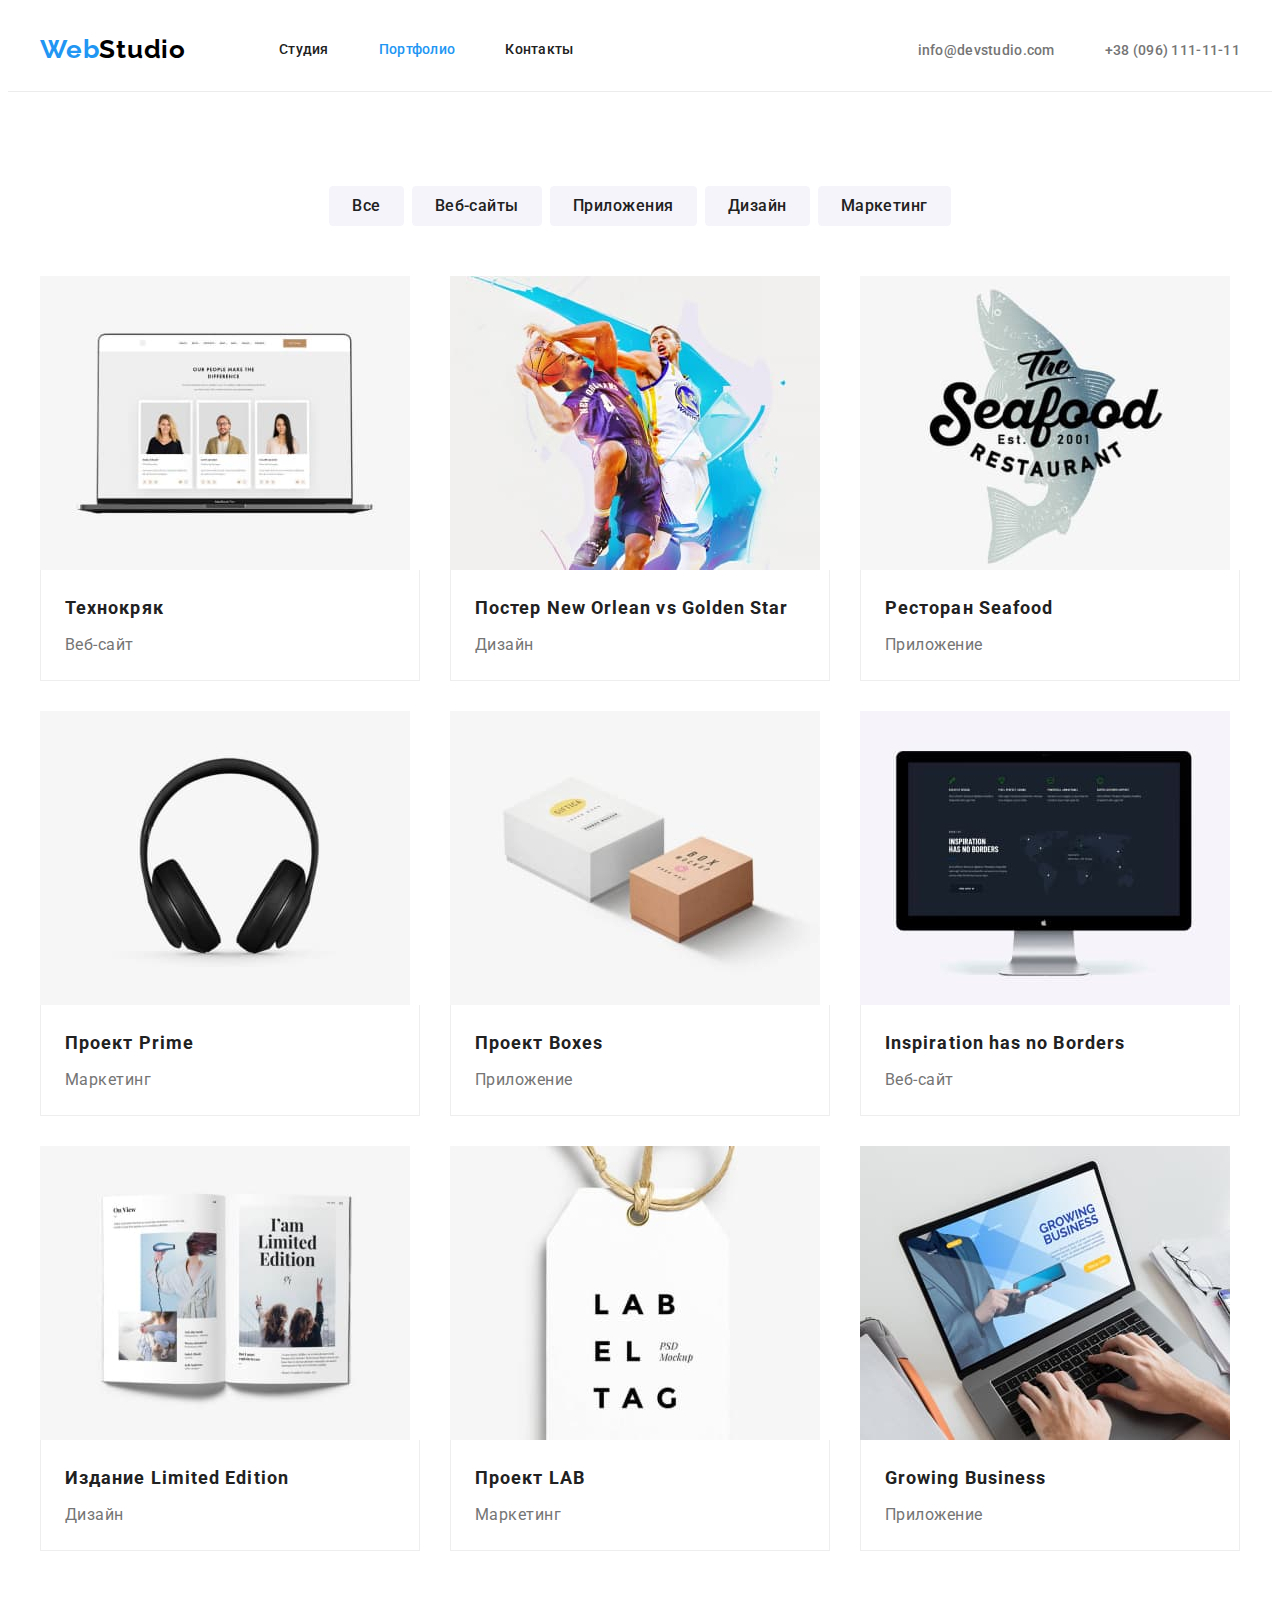
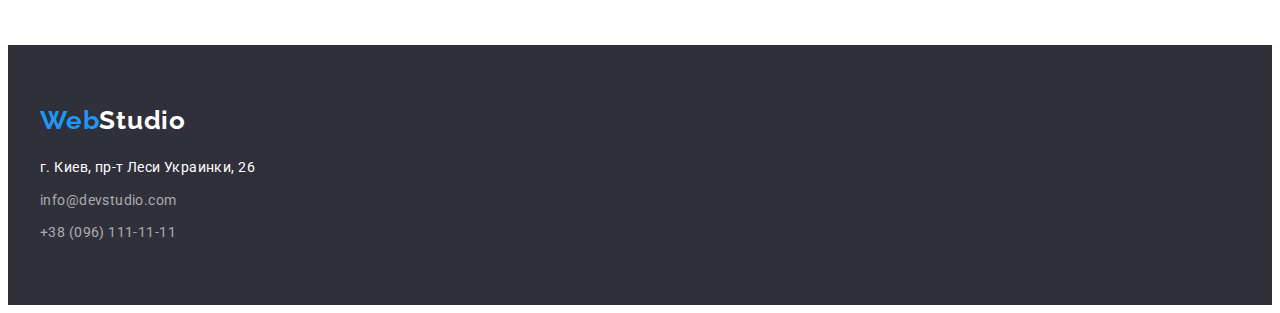
==== portfolio.html @ 8a833135 "файлы прошлой работы" ====
<!DOCTYPE html>
<html lang="ru">
<head>
    <meta charset="UTF-8">
    <meta http-equiv="X-UA-Compatible" content="IE=edge">
    <meta name="viewport" content="width=device-width, initial-scale=1.0">
    <title>Portfolio</title>
<link rel="preconnect" href="https://fonts.gstatic.com">
<link href="https://fonts.googleapis.com/css2?family=Raleway:wght@700&family=Roboto:wght@400;500;700;900&display=swap"
    rel="stylesheet">
    <link rel="stylesheet" href="https://cdnjs.cloudflare.com/ajax/libs/modern-normalize/1.0.0/modern-normalize.min.css"
        integrity="sha512-ISS7cAi1PEhQ8jnbJpJZMd29NlhNj4AWYyLOSp2CE/CsHxTCu+r+t0D2yoJudVrd0/8fTVPUVDzY5Tvli75u/g=="
        crossorigin="anonymous" />
    <link rel="stylesheet" href="./css/styles.css">
</head>
<body>
    <!--Секция главной навигации-->
<header class="page-header">
    <div class="container header-container">
        <nav class="navigation">
            <ul class="logo-text lst">
                <li class="logo-text-item">
                    <a class="logo-link link" href="./index.html">Web<span class="logo-studio-link">Studio</span> </a>
                </li>
            </ul>
            <ul class="site-nav-list lst">
                <li class="site-nav-item">
                    <a class="nav-link link" href="./index.html">Студия</a>
                </li>
                <li class="site-nav-item">
                    <a class="nav-link current link" href="./portfolio.html">Портфолио</a>
                </li>
                <li class="site-nav-item">
                    <a class="nav-link link" href="">Контакты</a>
                </li>
            </ul>
        </nav>
        <!--Контакты-->
        <ul class="contacts-list lst">
            <li class="contacts-item link">
                <a class="contacts-link link" href="mailto:nfo@devstudio.com">info@devstudio.com</a>
            </li>
            <li class="contacts-item">
                <a class="contacts-link link" href="tel:+380961111111">+38 (096) 111-11-11</a>
            </li>
        </ul>
    </div>
</header>
    <!--Проекты-->
    <main class="main-content-portfolio">
        <!--Меню проектов-->
        <section class="section-portfolio">
            <div class="container portfolio-container">
        <h1 class="visually-hidden">Нашы проекты</h1>
        <ul class="menu-list lst">
            <li class="menu-list-item">
                <button class="menu-button everything" type="button" >Все</button>
            </li>
            <li class="menu-list-item">
                    <button class="menu-button web-sites" type="button">Веб-сайты</button>
            </li>
            <li class="menu-list-item">
                    <button class="menu-button annexes" type="button">Приложения</button>
            </li>
            <li class="menu-list-item">
                    <button class="menu-button design" type="button">Дизайн</button>
            </li>
            <li class="menu-list-item">
                    <button class="menu-button marketing" type="button">Маркетинг</button>
            </li>
        </ul>
        <!--Фото проектов-->
            <ul class="photo-list lst">
                <li class="photo-list-item">
        <a class="img-link" href="">
        <img src="./images/portfolio/1.jpg" alt="изображение ноутбука" width="370" height="294">
        <div class="card-container">
        <h2 class="card-title">Технокряк</h2>
        <p class="card-description">Веб-сайт</p>
        </div>
        </a>
    </li>
    <li class="photo-list-item">
        <a class="img-link" href="">
        <img src="./images/portfolio/2.jpg" alt="два человека играют в баскетбол" width="370" height="294">
        <div class="card-container">
        <h2 class="card-title">Постер New Orlean vs Golden Star</h2>
        <p class="card-description">Дизайн</p>
        </div>
        </a>
    </li>
    <li class="photo-list-item">
        <a class="img-link" href="">
        <img src="./images/portfolio/3.jpg" alt="изображение рыбы" width="370" height="294">
        <div class="card-container">
        <h2 class="card-title">Ресторан Seafood</h2>
        <p class="card-description">Приложение</p>
        </div>
        </a>
    </li>
    <li class="photo-list-item">
        <a class="img-link" href="">
        <img src="./images/portfolio/4.jpg" alt="изображение наушников" width="370" height="294">
        <div class="card-container">
        <h2 class="card-title">Проект Prime</h2>
        <p class="card-description">Маркетинг</p>
        </div>
        </a>
    </li>
    <li class="photo-list-item">
        <a class="img-link" href="">
        <img src="./images/portfolio/5.jpg" alt="изображение картонных коробок" width="370" height="294">
        <div class="card-container">
        <h2 class="card-title">Проект Boxes</h2>
        <p class="card-description">Приложение</p>
        </div>
        </a>
    </li>
    <li class="photo-list-item">
        <a class="img-link" href="">
        <img src="./images/portfolio/6.jpg" alt="изображение мониора с информацией" width="370" height="294">
        <div class="card-container">
        <h2 class="card-title">Inspiration has no Borders</h2>
        <p class="card-description">Веб-сайт</p>
        </div>
        </a>
    </li>
    <li class="photo-list-item">
        <a class="img-link" href="">
        <img src="./images/portfolio/7.jpg" alt="изображение книги" width="370" height="294">
        <div class="card-container">
        <h2 class="card-title">Издание Limited Edition</h2>
        <p class="card-description">Дизайн</p>
        </div>
        </a>
    </li>
    <li class="photo-list-item">
        <a class="img-link" href="">
        <img src="./images/portfolio/8.jpg" alt="изображение брилка" width="370" height="294">
        <div class="card-container">
        <h2 class="card-title">Проект LAB</h2>
        <p class="card-description">Маркетинг</p>
        </div>
        </a>
    </li>
    <li class="photo-list-item">
        <a class="img-link" href="">
        <img src="./images/portfolio/9.jpg" alt="изображение человека работающего за ноутбуком" width="370" height="294">
        <div class="card-container">
        <h2 class="card-title">Growing Business</h2>
        <p class="card-description">Приложение</p>
        </div>
        </a>
    </li>
    </ul>
        </div>
        </section>
        </main>
    <!--Футер-->
<footer class="footer">
    <div class="container footer-container">
        <ul class="logo-text-futer lst">
            <li class=logo-text-futer-item>
                <a class="logo-link-fut link" href="./index.html">Web<span class="logo-studio-link-fut">Studio</span>
                </a>
            </li>
        </ul>
        <address class="adres">
            <ul class="adres-list lst">
                <li class="adres-list-item">
                    <a class="link-adres link" href="https://goo.gl/maps/czCwbcnYRgwCp2mf7" target="_blank"
                        rel="noopener noreferrer">г. Киев, пр-т Леси Украинки, 26</a>
                </li>
                <li class="adres-list-item">
                    <a class="adres-link link" href="mailto:nfo@devstudio.com">info@devstudio.com</a>
                </li>
                <li class="adres-list-item">
                    <a class="adres-link link" href="tel:+380961111111">+38 (096) 111-11-11</a>
                </li>
            </ul>
    </address>
</footer>
</body>
</html>
---- css/styles.css ----
/*палитра*/
/*цвет основного текста color: #212121*/
/*цвет текста параграфов color: #757575 *
/*цвет ефекта наведения color: #2196F3*/
/*цвет h1- color: #FFFFFF*/
/*цвет навигации background: #FFFFFF*/
/*цвет hero+footer background: #2F303A*/
/*цвет  наша команда background: #F5F4FA*/
/*цв.кнопок меню портф.background: #F5F4FA*/
/*шрифты*/
/*основной шрифт Roboto*/
/* шрифт logo- Raleway*/
/*===========WebStudio============*/
:root{
    --main-font:'Roboto',sans-serif;
    --secondery-font:'Raleway', sans-serif;
    --primary-text-color:#212121;
    --primary-description-color:#757575;
     --akcent-color:#2196F3;
    --primary-navigation-color:#FFFFFF;
    --background-color-section:#F5F4FA;
     --hero-background-color:#2F303A;
     --adres-color:rgba(255, 255, 255, 0.6);
     --logo-studio-link-color:#000000;
     --border-color:#ECECEC;
}
h1,
h2,
h3,
h4,
h5,
h6,
p{
    margin-top: 0;
    margin-bottom: 0;
}
ul,
ol{
    margin-top: 0;
    margin-bottom: 0;
    padding-left: 0;
}
img{
    display: block;
}
.lst{
    list-style: none;
}
.link{
    text-decoration: none;
}


body{
    font-family: var(--main-font);
    color:var(--primary-text-color)
}
.visually-hidden{
      position: absolute;
  width: 1px;
  height: 1px;
  margin: -1px;
  border: 0;
  padding: 0;
  
  white-space: nowrap;
  clip-path: inset(100%);
  clip: rect(0 0 0 0);
  overflow: hidden;
}

/*Секция главной навигации*/

.page-header{
    background-color: var(--primary-navigation-color);
    border-bottom: 1px solid var(--border-color);
}
.container{
    width: 1200px;
    padding-left: 15px;
    padding-right: 15px;
    margin-left: auto;
    margin-right: auto;
}
.header-container{
    display: flex;
}
.navigation{
    display: flex;
    align-items: center;
}
.logo-link{
    font-family: var(--secondery-font);
    font-weight: 700;
    font-size: 26px;
    line-height: 1.19;
    letter-spacing: 0.03em;
    padding-top: 24px;
    padding-bottom: 25px;
    color: var(--akcent-color);
    margin-right: 93px;
}
.logo-studio-link{
    color: var(--logo-studio-link-color); 
}
.site-nav-list{
    display: flex;

}
.site-nav-item:not(:last-child){
    margin-right: 50px;
}
.nav-link{
    display: block;
font-weight: 500;
font-size: 14px;
line-height: 1.14;
letter-spacing: 0.02em;
color: var(--primary-text-color);
padding-top: 32px;
padding-bottom: 32px;
}
.site-nav-list .nav-link.current{
     color: var(--akcent-color);
}

.nav-link:hover,
.nav-link:focus{
    color: var(--akcent-color);
}
/*Контакты*/
.contacts-list{
    display: flex;
    margin-left: auto;
    padding-top: 32px;
    padding-bottom: 32px;
}
.contacts-item:not(:last-child){
    margin-right: 50px;
}
.contacts-list a{
font-weight: 500;
font-size: 14px;
line-height: 1.14;
letter-spacing: 0.02em;
text-decoration: none;
color:var(--primary-description-color);
}
.contacts-item a:hover,
.contacts-item a:focus{
    color: var(--akcent-color);
}

/*Секция заказа услуги*/
.hero-container{
   text-align: center;
}
.hero{
    background-color: var(--hero-background-color);
    padding-top: 200px;
    padding-bottom: 200px;
}
.hero-title{
font-weight: 900;
font-size: 44px;
line-height: 1.36;
letter-spacing: 0.06em;
text-transform: uppercase;
margin-bottom: 30px;

color: var(--primary-navigation-color);
}
.hero-button{
font-family: inherit;
font-weight: 700;
font-size: 16px;
line-height: 1.87;
align-items: center;
text-align: center;
letter-spacing: 0.06em;
border: 1px solid #2196F3;
border-radius: 4px;
box-shadow: 0px 4px 4px rgba(0, 0, 0, 0.15);
padding: 10px 32px;

color: var(--primary-navigation-color);
background-color: var(--akcent-color);
}
/*Секция навыков*/
.section{
    padding-top: 94px;
    padding-bottom: 94px;
}
.section-list{
    display: flex;
}
.section-item:not(:last-child){
    margin-right: 30px;
}
.section-item{
width: 270px;

}
.section-list .title{
font-weight: 700;
font-size: 14px;
line-height: 1.14;
letter-spacing: 0.03em;
text-transform: uppercase;
margin-top: 0%;
margin-bottom: 10px;
color: var(--primary-text-color);
}
.section-list .description{
font-weight: 400;
font-size: 14px;
line-height: 1.71;
letter-spacing: 0.03em;
color: var(--primary-description-color);
}
/*Секция услуг*/
.section-services{
    padding-bottom: 90px;
}
.services-list{
    display: flex;
}
.services-list-item:not(:last-child){
    margin-right: 30px;
}
.section-title{
font-weight: 700;
font-size: 36px;
line-height: 1.16;
letter-spacing: 0.03em;
margin-bottom: 50px;
text-align: center;
color: var(--primary-text-color);

}
/*Секция команда*/
.section-team{
    padding-top: 94px;
    padding-bottom: 94px;
    background-color: var(--background-color-section);
}
.team-list{
    display: flex;
    text-align: center;
    margin-left: -30px;
    margin-top: -30px;
}
.text-container{
    padding-top: 30px;
    padding-bottom: 30px;
}
.team-list-item{
    width: 270px;
margin-left: 30px;
margin-top: 30px;
background-color: var(--primary-navigation-color);
border-radius: 0px 0px 4px 4px;
box-shadow: 0px 1px 3px rgba(0, 0, 0, 0.12), 0px 1px 1px rgba(0, 0, 0, 0.14), 0px 2px 1px rgba(0, 0, 0, 0.2);
flex-wrap: wrap;

}

.team-list .title{
font-weight: 500;
font-size: 16px;
line-height: 1.18;
letter-spacing: 0.03em;
color: var(--primary-text-color);
margin-bottom: 10px;
}
.team-list .description-team{
font-weight: 400;
font-size: 16px;
line-height: 1.18;
letter-spacing: 0.03em;
color: var(--primary-description-color);
}
/*Футер*/
.footer-container{
    padding-bottom: 60px;
    padding-top: 60px;
}
.footer{
    background-color: #2F303A;
}
.logo-text-futer{
font-family: var(--secondery-font);
font-weight: 700;
font-size: 26px;
line-height: 1.19;
letter-spacing: 0.03em;
margin-bottom: 20px;
}
.logo-link-fut{
    color: var(--akcent-color);
}
.logo-studio-link-fut{
color:var(--primary-navigation-color)
}
.adres-list .link-adres{
font-weight: 400;
font-size: 14px;
line-height: 1.71;
font-style: normal;
letter-spacing: 0.03em;
color: var(--primary-navigation-color);
}
.link-adres:hover,
.link-adres:focus{
    color:var(--akcent-color);
}
.adres-list .adres-link{
font-weight: 400;
font-size: 14px;
line-height: 1.71;
letter-spacing: 0.03em;
font-style: normal;
color: var(--adres-color);
}
.adres-link:hover,
.adres-link:focus{
    color:var(--akcent-color);
}
.adres-list-item:not(:last-child){
    margin-bottom: 9px;
}
/*=============Portfolio=================*/
           /* кнопки*/
.section-portfolio{
    padding-top: 94px;
    padding-bottom: 94px;
}
.menu-list{
    display: flex;
    margin-bottom: 50px;
    justify-content: center;
}
.menu-list-item:not(:last-child){
        margin-right: 8px;
}
.everything{
padding:6px 22px 6px 22px;
border-radius: 4px;
}
.web-sites{
padding:6px 22px 6px 22px;
border-radius: 4px;
}
.annexes{
padding:6px 22px 6px 22px;
border-radius: 4px;
}
.design{
padding:6px 22px 6px 22px;
border-radius: 4px;
}
.marketing{
padding:6px 22px 6px 22px;
border-radius: 4px;
}
.menu-list .menu-button{
font-family: inherit;
font-weight: 500;
font-size: 16px;
line-height: 1.62;
text-align: center;
letter-spacing: 0.03em;
color: var(--primary-text-color);
background-color: var(--background-color-section);
}
.menu-button:hover,
.menu-button:focus{
    color: var(--primary-navigation-color);
    background-color: var(--akcent-color);
    box-shadow: 0px 3px 1px rgba(0, 0, 0, 0.1), 0px 1px 2px rgba(0, 0, 0, 0.08), 0px 2px 2px rgba(0, 0, 0, 0.12);
    border: 1px solid var(--akcent-color);
}
.menu-button{
    cursor: pointer;
    border: 1px solid var(--background-color-section);
}
               /* картинки*/
.photo-list{
    display: flex;
    flex-wrap: wrap;
}
.photo-list-item{
    width: calc((100% - 60px) / 3);
    margin-right: 30px;
    margin-bottom: 30px;
}
.photo-list-item:nth-child(3n){
    margin-right: 0%;
}
.photo-list-item:nth-last-child(-n + 3){
    margin-bottom: 0%;
}
.card-container{
background-color: var(--primary-navigation-color);
box-sizing: border-box;
border: 1px solid #EEEEEE;
border-top: none;
padding: 20px 24px;
}
.img-link{
    text-decoration: none;
}

.photo-list .card-title{
font-weight: 700;
font-size: 18px;
line-height: 2;
letter-spacing: 0.06em;
color: var(--primary-text-color);
margin-bottom: 4px;
}
.photo-list .card-description{
font-weight: 400;
font-size: 16px;
line-height: 1.87;
letter-spacing: 0.03em;
color: var(--primary-description-color);
}
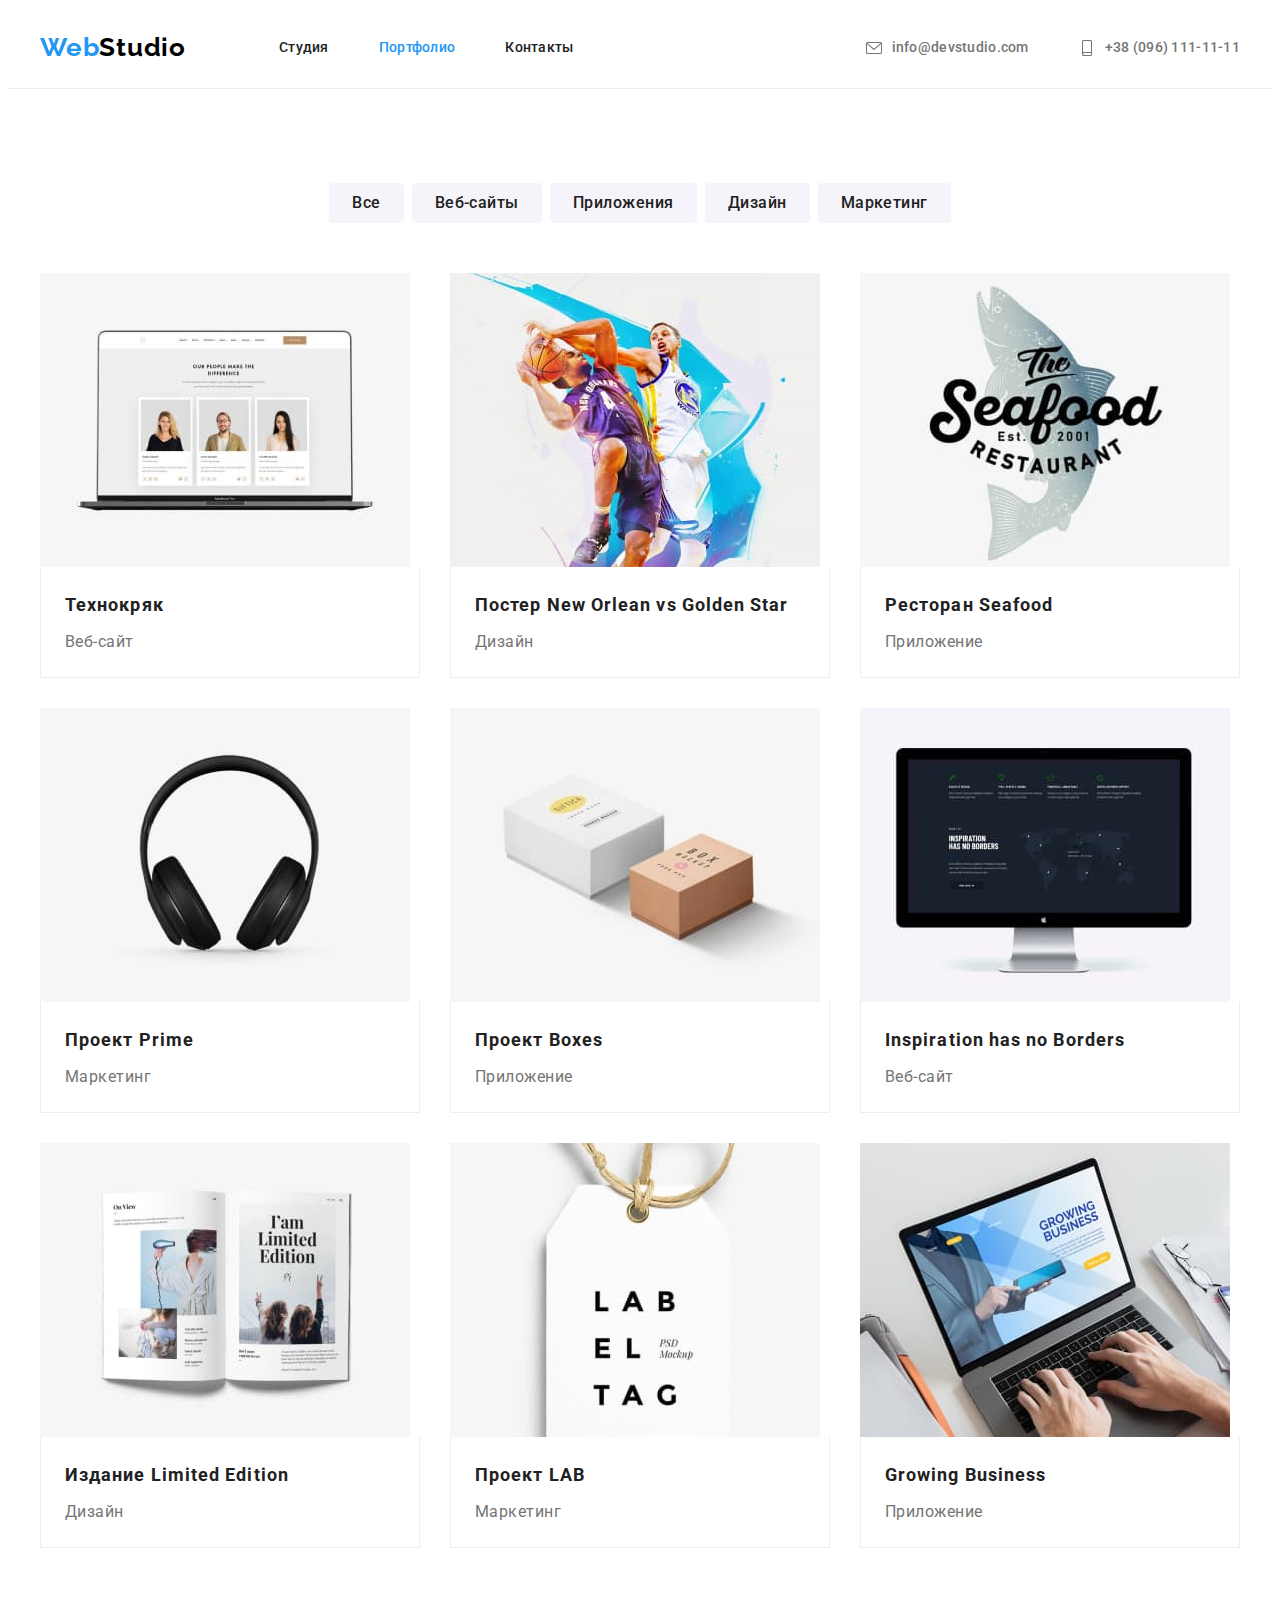
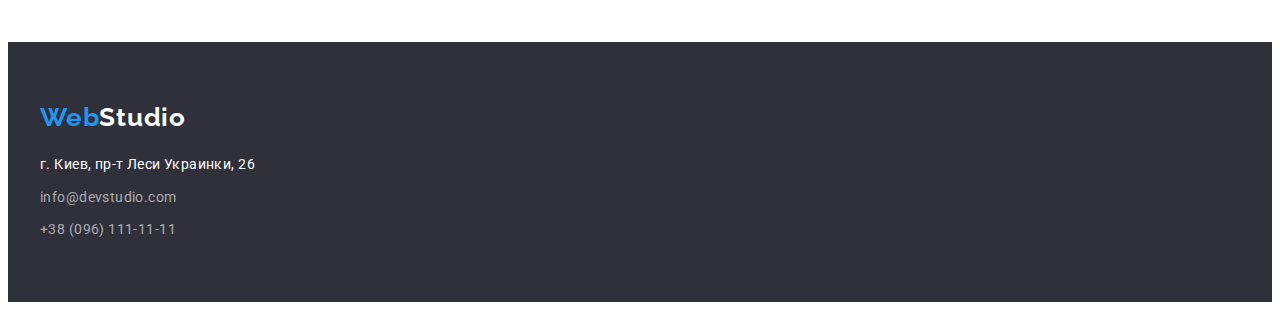
==== commit 2277dfb8: "добавил картинки в хедере" ====
--- a/portfolio.html
+++ b/portfolio.html
@@ -15,37 +15,39 @@
 </head>
 <body>
     <!--Секция главной навигации-->
-<header class="page-header">
+    <header class="page-header">
     <div class="container header-container">
-        <nav class="navigation">
-            <ul class="logo-text lst">
-                <li class="logo-text-item">
-                    <a class="logo-link link" href="./index.html">Web<span class="logo-studio-link">Studio</span> </a>
-                </li>
-            </ul>
-            <ul class="site-nav-list lst">
-                <li class="site-nav-item">
-                    <a class="nav-link link" href="./index.html">Студия</a>
-                </li>
-                <li class="site-nav-item">
-                    <a class="nav-link current link" href="./portfolio.html">Портфолио</a>
-                </li>
-                <li class="site-nav-item">
-                    <a class="nav-link link" href="">Контакты</a>
-                </li>
-            </ul>
-        </nav>
-        <!--Контакты-->
-        <ul class="contacts-list lst">
-            <li class="contacts-item link">
-                <a class="contacts-link link" href="mailto:nfo@devstudio.com">info@devstudio.com</a>
+    <nav class="navigation">
+        <a class="logo-link link" href="./index.html">Web<span class="logo-studio-link">Studio</span> </a>
+        <ul class="site-nav-list lst">
+            <li class="site-nav-item">
+                <a class="nav-link  link" href="./index.html">Студия</a>
             </li>
-            <li class="contacts-item">
-                <a class="contacts-link link" href="tel:+380961111111">+38 (096) 111-11-11</a>
+            <li class="site-nav-item">
+                <a class="nav-link current link" href="./portfolio.html">Портфолио</a>
+            </li>
+            <li class="site-nav-item">
+                <a class="nav-link link" href="">Контакты</a>
             </li>
         </ul>
+    </nav>
+    <!--Контакты-->
+    <ul class="contacts-list lst">
+        <li class="contacts-item link">
+            <a class="contacts-link link" href="mailto:nfo@devstudio.com">
+                <svg class="contacts-icon" width="16px" height="16px">
+                    <use href="./images/svg-img/sprite.svg#icon-messege"></use>
+                </svg>info@devstudio.com</a>
+        </li>
+        <li class="contacts-item">
+            <a class="contacts-link link" href="tel:+380961111111">
+                <svg class="contacts-icon" width="16px" height="16px">
+                    <use href="./images/svg-img/sprite.svg#icon-smartphone"></use>
+                </svg>+38 (096) 111-11-11</a>
+        </li>
+    </ul>
     </div>
-</header>
+    </header>
     <!--Проекты-->
     <main class="main-content-portfolio">
         <!--Меню проектов-->
@@ -72,7 +74,7 @@
         <!--Фото проектов-->
             <ul class="photo-list lst">
                 <li class="photo-list-item">
-        <a class="img-link" href="">
+        <a class="img-link link" href="">
         <img src="./images/portfolio/1.jpg" alt="изображение ноутбука" width="370" height="294">
         <div class="card-container">
         <h2 class="card-title">Технокряк</h2>
@@ -81,7 +83,7 @@
         </a>
     </li>
     <li class="photo-list-item">
-        <a class="img-link" href="">
+        <a class="img-link link" href="">
         <img src="./images/portfolio/2.jpg" alt="два человека играют в баскетбол" width="370" height="294">
         <div class="card-container">
         <h2 class="card-title">Постер New Orlean vs Golden Star</h2>
@@ -90,7 +92,7 @@
         </a>
     </li>
     <li class="photo-list-item">
-        <a class="img-link" href="">
+        <a class="img-link link" href="">
         <img src="./images/portfolio/3.jpg" alt="изображение рыбы" width="370" height="294">
         <div class="card-container">
         <h2 class="card-title">Ресторан Seafood</h2>
@@ -99,7 +101,7 @@
         </a>
     </li>
     <li class="photo-list-item">
-        <a class="img-link" href="">
+        <a class="img-link link" href="">
         <img src="./images/portfolio/4.jpg" alt="изображение наушников" width="370" height="294">
         <div class="card-container">
         <h2 class="card-title">Проект Prime</h2>
@@ -108,7 +110,7 @@
         </a>
     </li>
     <li class="photo-list-item">
-        <a class="img-link" href="">
+        <a class="img-link link" href="">
         <img src="./images/portfolio/5.jpg" alt="изображение картонных коробок" width="370" height="294">
         <div class="card-container">
         <h2 class="card-title">Проект Boxes</h2>
@@ -117,7 +119,7 @@
         </a>
     </li>
     <li class="photo-list-item">
-        <a class="img-link" href="">
+        <a class="img-link link" href="">
         <img src="./images/portfolio/6.jpg" alt="изображение мониора с информацией" width="370" height="294">
         <div class="card-container">
         <h2 class="card-title">Inspiration has no Borders</h2>
@@ -126,7 +128,7 @@
         </a>
     </li>
     <li class="photo-list-item">
-        <a class="img-link" href="">
+        <a class="img-link link" href="">
         <img src="./images/portfolio/7.jpg" alt="изображение книги" width="370" height="294">
         <div class="card-container">
         <h2 class="card-title">Издание Limited Edition</h2>
@@ -135,7 +137,7 @@
         </a>
     </li>
     <li class="photo-list-item">
-        <a class="img-link" href="">
+        <a class="img-link link" href="">
         <img src="./images/portfolio/8.jpg" alt="изображение брилка" width="370" height="294">
         <div class="card-container">
         <h2 class="card-title">Проект LAB</h2>
@@ -144,7 +146,7 @@
         </a>
     </li>
     <li class="photo-list-item">
-        <a class="img-link" href="">
+        <a class="img-link link" href="">
         <img src="./images/portfolio/9.jpg" alt="изображение человека работающего за ноутбуком" width="370" height="294">
         <div class="card-container">
         <h2 class="card-title">Growing Business</h2>
--- a/css/styles.css
+++ b/css/styles.css
@@ -139,6 +139,8 @@
     margin-right: 50px;
 }
 .contacts-list a{
+display: flex;
+align-items: center;
 font-weight: 500;
 font-size: 14px;
 line-height: 1.14;
@@ -149,6 +151,14 @@
 .contacts-item a:hover,
 .contacts-item a:focus{
     color: var(--akcent-color);
+}
+.contacts-icon:hover,
+.contacts-icon:focus{
+    color: var(--akcent-color);
+}
+.contacts-icon{
+margin-right: 10px;
+fill:currentColor;
 }
 
 /*Секция заказа услуги*/
@@ -199,7 +209,6 @@
 }
 .section-item{
 width: 270px;
-
 }
 .section-list .title{
 font-weight: 700;
@@ -280,6 +289,11 @@
 letter-spacing: 0.03em;
 color: var(--primary-description-color);
 }
+         /*постоянные клиенты*/
+.section-clients{
+    padding-top: 94px;
+    padding-bottom: 94px;
+}
 /*Футер*/
 .footer-container{
     padding-bottom: 60px;
@@ -394,6 +408,10 @@
     margin-right: 30px;
     margin-bottom: 30px;
 }
+.photo-list-item:hover,
+.photo-list-item:focus{
+box-shadow: 0px 1px 1px rgba(0, 0, 0, 0.12), 0px 4px 4px rgba(0, 0, 0, 0.06), 1px 4px 6px rgba(0, 0, 0, 0.16);
+}
 .photo-list-item:nth-child(3n){
     margin-right: 0%;
 }
@@ -407,9 +425,6 @@
 border-top: none;
 padding: 20px 24px;
 }
-.img-link{
-    text-decoration: none;
-}
 
 .photo-list .card-title{
 font-weight: 700;
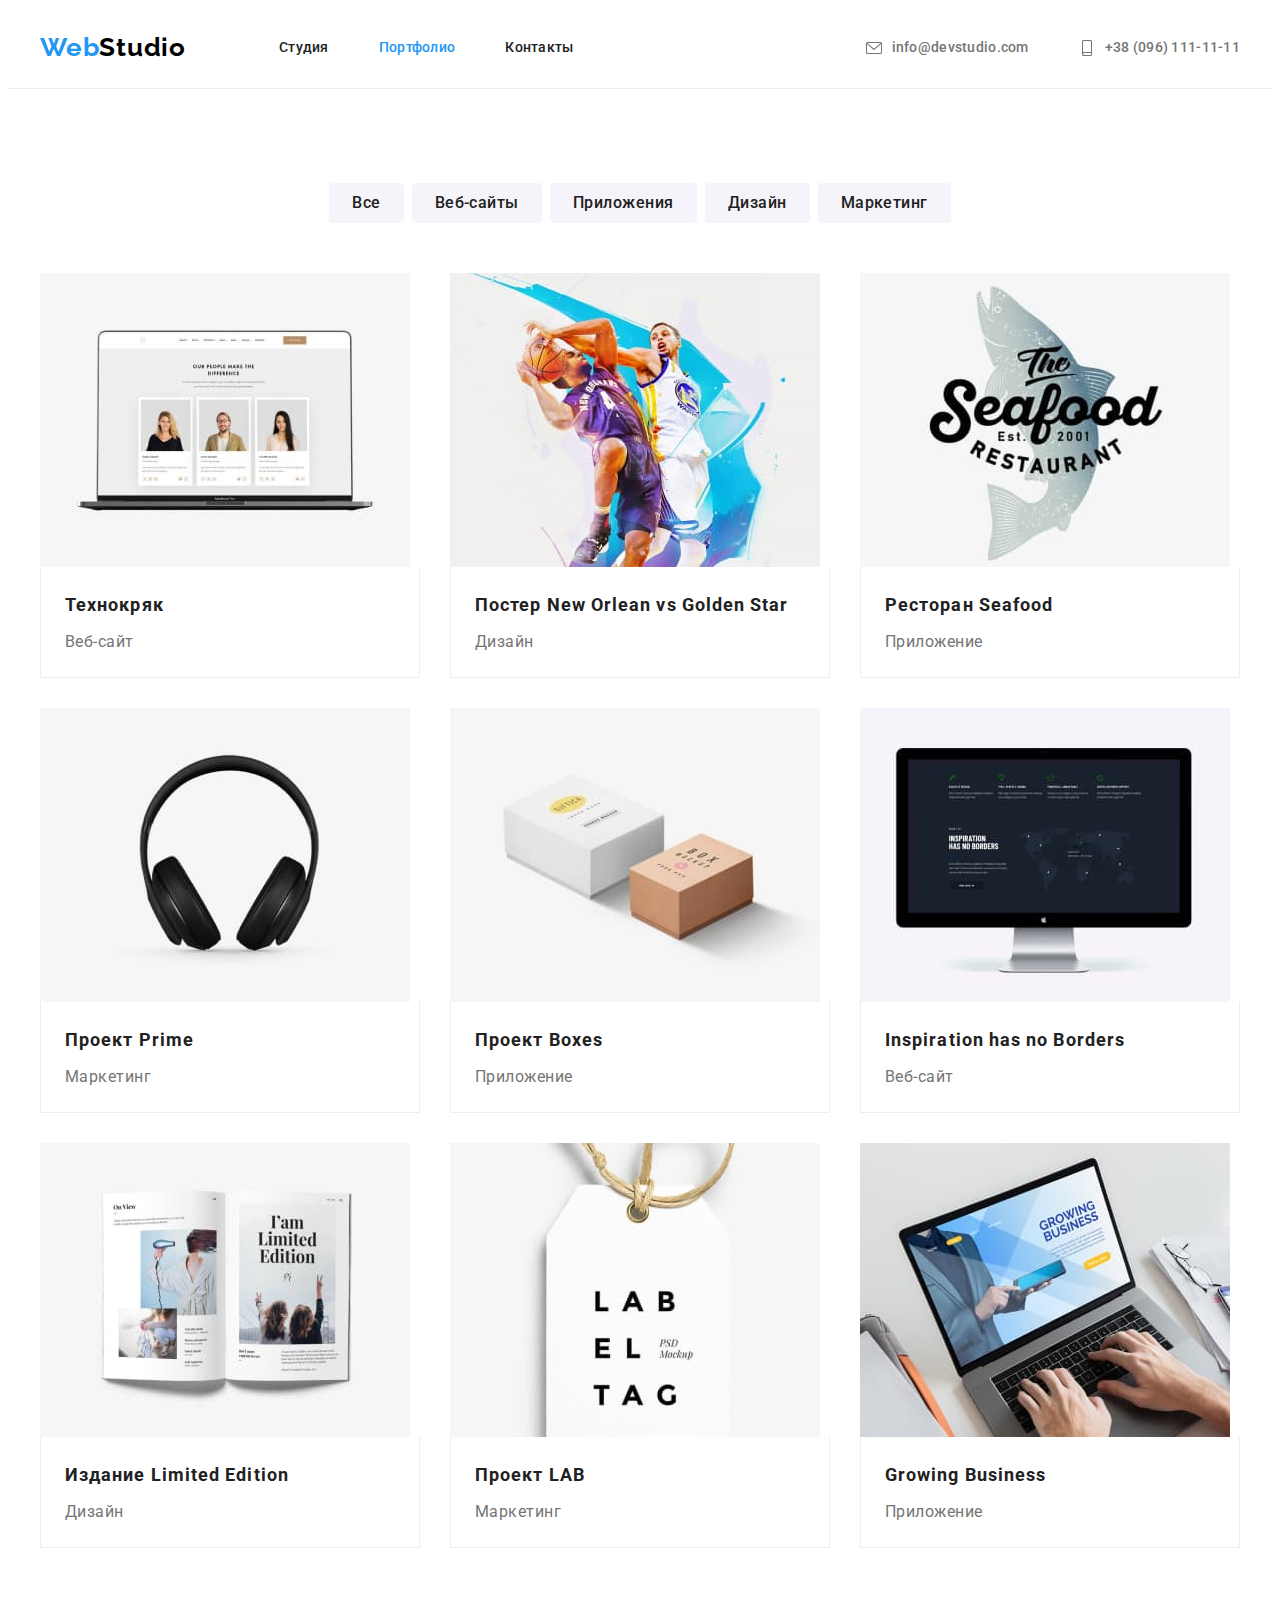
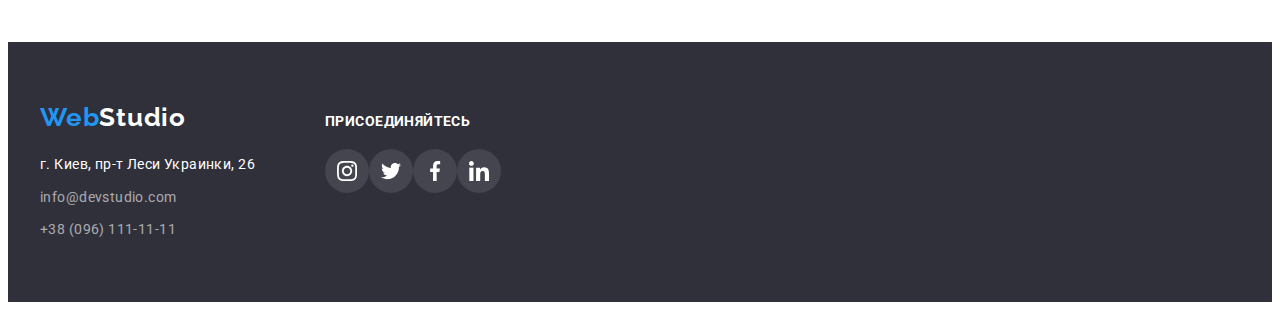
==== commit ceb4283c: "добавил футер в портфолио" ====
--- a/portfolio.html
+++ b/portfolio.html
@@ -160,27 +160,64 @@
         </main>
     <!--Футер-->
 <footer class="footer">
-    <div class="container footer-container">
-        <ul class="logo-text-futer lst">
-            <li class=logo-text-futer-item>
-                <a class="logo-link-fut link" href="./index.html">Web<span class="logo-studio-link-fut">Studio</span>
-                </a>
-            </li>
-        </ul>
-        <address class="adres">
-            <ul class="adres-list lst">
-                <li class="adres-list-item">
-                    <a class="link-adres link" href="https://goo.gl/maps/czCwbcnYRgwCp2mf7" target="_blank"
-                        rel="noopener noreferrer">г. Киев, пр-т Леси Украинки, 26</a>
-                </li>
-                <li class="adres-list-item">
-                    <a class="adres-link link" href="mailto:nfo@devstudio.com">info@devstudio.com</a>
-                </li>
-                <li class="adres-list-item">
-                    <a class="adres-link link" href="tel:+380961111111">+38 (096) 111-11-11</a>
+    <div class=" container main-footer-container">
+        <div class=" footer-container">
+            <ul class="logo-text-futer lst">
+                <li class=logo-text-futer-item>
+                    <a class="logo-link-fut link" href="./index.html">Web<span
+                            class="logo-studio-link-fut">Studio</span> </a>
                 </li>
             </ul>
-    </address>
+            <address class="adres">
+                <ul class="adres-list lst">
+                    <li class="adres-list-item">
+                        <a class="link-adres link" href="https://goo.gl/maps/czCwbcnYRgwCp2mf7" target="_blank"
+                            rel="noopener noreferrer">г. Киев, пр-т Леси Украинки, 26</a>
+                    </li>
+                    <li class="adres-list-item">
+                        <a class="adres-link link" href="mailto:nfo@devstudio.com">info@devstudio.com</a>
+                    </li>
+                    <li class="adres-list-item">
+                        <a class="adres-link link" href="tel:+380961111111">+38 (096) 111-11-11</a>
+                    </li>
+                </ul>
+            </address>
+        </div>
+        <!--Соц-сети-->
+        <div class=" footer-social-container">
+            <h2 class="footer-social-title">присоединяйтесь</h2>
+            <ul class="footer-social-list lst">
+                <li class="footer-social-item">
+                    <a class="footer-social-link link" href="">
+                        <svg class="footer-social-icon">
+                            <use href="./images/svg-img/sprite.svg#icon-instagram"></use>
+                        </svg>
+                    </a>
+                </li>
+                <li class="footer-social-item">
+                    <a class="footer-social-link link" href="">
+                        <svg class="footer-social-icon">
+                            <use href="./images/svg-img/sprite.svg#icon-twitter"></use>
+                        </svg>
+                    </a>
+                </li>
+                <li class="footer-social-item">
+                    <a class="footer-social-link link" href="">
+                        <svg class="footer-social-icon">
+                            <use href="./images/svg-img/sprite.svg#icon-facebook"></use>
+                        </svg>
+                    </a>
+                </li>
+                <li class="footer-social-item">
+                    <a class="footer-social-link link" href="">
+                        <svg class="footer-social-icon">
+                            <use href="./images/svg-img/sprite.svg#icon-linkedin"></use>
+                        </svg>
+                    </a>
+                </li>
+            </ul>
+        </div>
+    </div>
 </footer>
 </body>
 </html>--- a/css/styles.css
+++ b/css/styles.css
@@ -19,10 +19,12 @@
      --akcent-color:#2196F3;
     --primary-navigation-color:#FFFFFF;
     --background-color-section:#F5F4FA;
-     --hero-background-color:#2F303A;
+     --hero-background-color:#C4C4C4;
      --adres-color:rgba(255, 255, 255, 0.6);
      --logo-studio-link-color:#000000;
      --border-color:#ECECEC;
+     --bord-color:#AFB1B8;
+     --footer-bg:#2F303A;
 }
 h1,
 h2,
@@ -162,13 +164,23 @@
 }
 
 /*Секция заказа услуги*/
-.hero-container{
-   text-align: center;
-}
+
 .hero{
     background-color: var(--hero-background-color);
     padding-top: 200px;
     padding-bottom: 200px;
+    max-width: 1600px;
+    height: 600px;
+    margin-left: auto;
+    margin-right: auto;
+    background-image:linear-gradient(rgba(47, 48, 58, 0.4),
+    rgba(47, 48, 58, 0.4)), url(../images/webstudio/photo.jpg);
+    background-repeat: no-repeat;
+    background-position: center;
+    background-size: cover;
+}
+.hero-container{
+   text-align: center;
 }
 .hero-title{
 font-weight: 900;
@@ -227,6 +239,14 @@
 letter-spacing: 0.03em;
 color: var(--primary-description-color);
 }
+.skills-icon-container{
+    width: 270px;
+    height: 120px;
+    background-color: var(--background-color-section);
+    border-radius: 4px;
+    margin-bottom: 30px;
+    padding: 25px 100px;
+}
 /*Секция услуг*/
 .section-services{
     padding-bottom: 90px;
@@ -288,19 +308,85 @@
 line-height: 1.18;
 letter-spacing: 0.03em;
 color: var(--primary-description-color);
-}
+margin-bottom: 16px;
+}
+.text-container{
+    padding-left: 32px;
+    padding-right: 32px;
+}
+.social-list{
+    display: flex;
+    justify-content: space-between;
+}
+.social-link{
+    display: flex;
+    justify-content: center;
+    align-items: center;
+    width: 44px;
+    height: 44px;
+    background-color: transparent;
+    border-radius: 50%;
+}
+.social-icon{
+    width: 20px;
+    height: 20px;
+    fill:var(--bord-color);
+}
+.social-link:hover,
+.social-link:focus{
+    background-color: var(--akcent-color);
+}
+.social-link:hover .social-icon,
+.social-link:focus .social-icon{
+    fill:var(--primary-navigation-color);
+}
+
          /*постоянные клиенты*/
 .section-clients{
     padding-top: 94px;
-    padding-bottom: 94px;
-}
+    padding-bottom: 90px;
+}
+.clients-list{
+    display: flex;
+}
+.clients-list-item:not(:last-child){
+    margin-right: 30px;
+}
+
+.clients-icon{
+    fill:var(--bord-color);
+}
+.clients-link{
+    height: 92px;
+    width: 170px;
+    border: 1px solid var(--bord-color);
+    border-radius: 4px;
+    display: flex;
+    justify-content: center;
+    align-items: center;
+}
+.clients-link:hover,
+.clients-link:focus{
+    border-color:var(--akcent-color);
+}
+.clients-link:hover .clients-icon,
+.clients-link:focus .clients-icon{
+    fill: var(--akcent-color);
+}
+
+
 /*Футер*/
-.footer-container{
+.footer{
+    background-color:var(--footer-bg);
+}
+.main-footer-container{
+    display: flex;
+    align-items: baseline;
     padding-bottom: 60px;
     padding-top: 60px;
 }
-.footer{
-    background-color: #2F303A;
+.footer-container{
+    margin-right: 70px;
 }
 .logo-text-futer{
 font-family: var(--secondery-font);
@@ -342,6 +428,40 @@
 }
 .adres-list-item:not(:last-child){
     margin-bottom: 9px;
+}
+      /*====Соц-сети футер====*/
+.footer-social-container{
+}
+.footer-social-title{
+font-family: var(--main-font);
+font-weight: bold;
+font-size: 14px;
+line-height: 16px;
+letter-spacing: 0.03em;
+text-transform: uppercase;
+color:var(--primary-navigation-color);
+margin-bottom: 20px;
+}
+.footer-social-list{
+    display: flex;
+}
+.footer-social-icon{
+    width: 20px;
+    height: 20px;
+    fill: var(--primary-navigation-color);
+}
+.footer-social-link{
+    display: flex;
+    align-items: center;
+    justify-content: center;
+    width: 44px;
+    height: 44px;
+    background-color: rgba(255, 255, 255, 0.1);
+    border-radius: 50%;
+}
+.footer-social-link:hover,
+.footer-social-link:focus{
+    background-color: var(--akcent-color);
 }
 /*=============Portfolio=================*/
            /* кнопки*/
